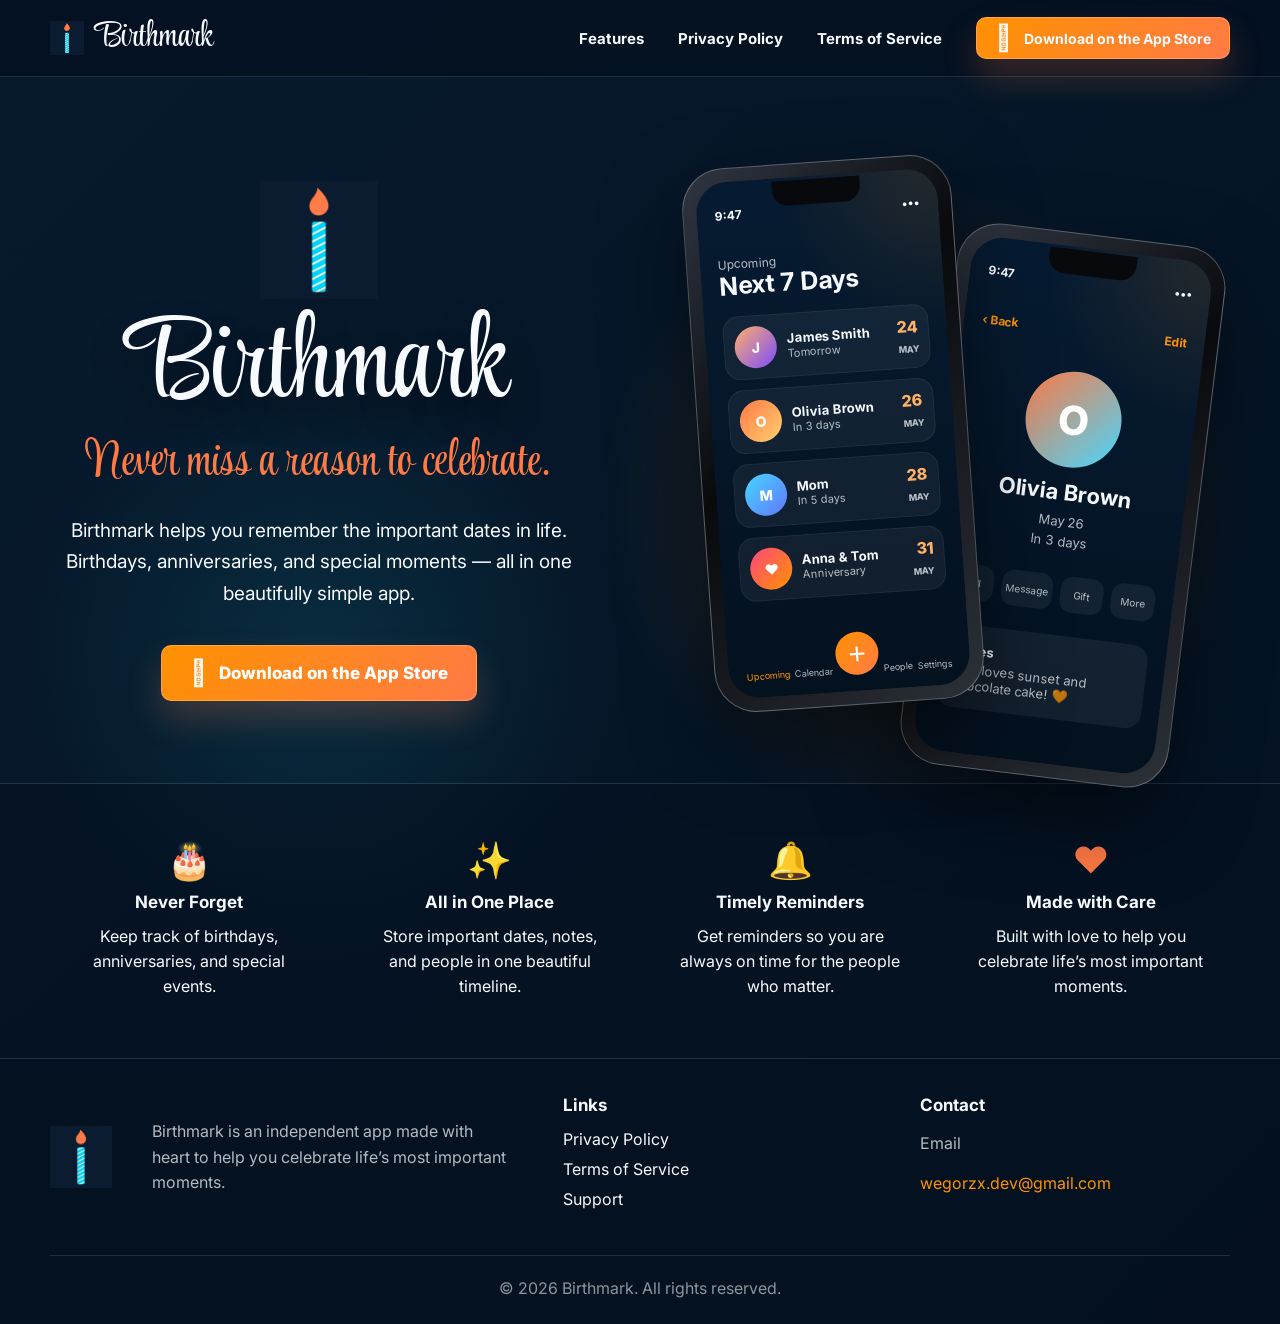
==== index.html @ 15e4f7f4 "Add keywords to mobile application structured data Enrich the JSON-LD schema markup for the Birthmar" ====
<!DOCTYPE html>
<html lang="en">
<head>
    <meta charset="UTF-8">
    <meta name="viewport" content="width=device-width, initial-scale=1.0">

    <title>Birthmark - Never miss a reason to celebrate.</title>
    <meta name="description" content="Birthmark helps you remember birthdays, anniversaries, and special moments in one beautifully simple app.">
    <meta name="keywords" content="birthday reminder, anniversary reminder, birthday app, reminder app, important dates, special moments">
    <meta name="author" content="Birthmark">
    <meta name="robots" content="index, follow">

    <link rel="canonical" href="https://birthmark.app/">

    <meta property="og:type" content="website">
    <meta property="og:site_name" content="Birthmark">
    <meta property="og:title" content="Birthmark - Never miss a reason to celebrate.">
    <meta property="og:description" content="Remember birthdays, anniversaries, and special moments with Birthmark.">
    <meta property="og:url" content="https://birthmark.app/">
    <meta property="og:image" content="https://birthmark.app/assets/logo.png">

    <meta name="twitter:card" content="summary_large_image">
    <meta name="twitter:title" content="Birthmark - Never miss a reason to celebrate.">
    <meta name="twitter:description" content="Remember birthdays, anniversaries, and special moments with Birthmark.">
    <meta name="twitter:image" content="https://birthmark.app/assets/logo.png">

    <meta name="theme-color" content="#ffffff">
    <meta name="apple-mobile-web-app-title" content="Birthmark">

    <link rel="icon" type="image/png" href="/assets/favicon-96x96.png" sizes="96x96" />
    <link rel="icon" type="image/svg+xml" href="/assets/favicon.svg" />
    <link rel="shortcut icon" href="/assets/favicon.ico" />
    <link rel="apple-touch-icon" sizes="180x180" href="/assets/apple-touch-icon.png" />
    <meta name="apple-mobile-web-app-title" content="Birthmark.app" />
    <link rel="manifest" href="/assets/site.webmanifest" />

    <link rel="preconnect" href="https://fonts.googleapis.com">
    <link rel="preconnect" href="https://fonts.gstatic.com" crossorigin>
    <link href="https://fonts.googleapis.com/css2?family=Inter:wght@400;500;600;700;800&family=Style+Script&display=swap" rel="stylesheet">
    <link rel="stylesheet" href="styles.css?v=3.0.0">
    <script src="script.js?v=3.0.0" defer></script>
    <script type="application/ld+json">
        {
            "@context": "https://schema.org",
            "@type": "MobileApplication",
            "name": "Birthmark",
            "url": "https://birthmark.app",
            "applicationCategory": "LifestyleApplication",
            "operatingSystem": "iOS",
            "description": "Birthmark is a birthday reminder app that helps you remember birthdays, anniversaries and special moments.",
            "keywords": "birthday reminder, anniversary tracker, social app, relationships, important dates",
            "offers": {
                "@type": "Offer",
                "price": "0",
                "priceCurrency": "GBP"
            }
        }
    </script>
</head>
<body>
    <header class="site-header">
        <nav class="navigation container" aria-label="Main navigation">
            <a class="brand" href="#top" aria-label="Birthmark home">
                <img rel="preload" class="brand-logo" src="assets/logo.png" alt="Birthmark logo">
                <span class="brand-name">Birthmark</span>
            </a>

            <button class="menu-button" type="button" aria-label="Toggle navigation" aria-expanded="false">
                <span></span>
                <span></span>
                <span></span>
            </button>

            <div class="navigation-links" data-navigation-links>
                <a href="#features">Features</a>
                <a href="privacy_policy.html">Privacy Policy</a>
                <a href="tos.html">Terms of Service</a>
                <a class="app-store-button small" href="#" aria-label="Download Birthmark on the App Store">
                    <span class="apple-icon"></span>
                    <span>Download on the App Store</span>
                </a>
            </div>
        </nav>
    </header>

    <main id="top">
        <section class="hero-section">
            <div class="container hero-content">
                <div class="hero-copy">
                    <img rel="preload" class="hero-logo" src="assets/logo.png" alt="Birthmark logo">
                    <h1>Birthmark</h1>
                    <p class="hero-tagline">Never miss a reason to celebrate.</p>
                    <p class="hero-description">
                        Birthmark helps you remember the important dates in life.
                        Birthdays, anniversaries, and special moments — all in one beautifully simple app.
                    </p>
                    <a class="app-store-button" href="#" aria-label="Download Birthmark on the App Store">
                        <span class="apple-icon"></span>
                        <span>Download on the App Store</span>
                    </a>
                </div>

                <div class="phone-showcase" id="screenshots" aria-label="Birthmark app preview">
                    <div class="phone phone-primary">
                        <div class="phone-top"></div>
                        <div class="phone-screen">
                            <div class="status-row">
                                <span>9:47</span>
                                <span>•••</span>
                            </div>
                            <p class="screen-eyebrow">Upcoming</p>
                            <h2>Next 7 Days</h2>

                            <div class="event-list">
                                <article class="event-card">
                                    <div class="avatar avatar-one">J</div>
                                    <div>
                                        <strong>James Smith</strong>
                                        <span>Tomorrow</span>
                                    </div>
                                    <time>24<br><small>May</small></time>
                                </article>
                                <article class="event-card">
                                    <div class="avatar avatar-two">O</div>
                                    <div>
                                        <strong>Olivia Brown</strong>
                                        <span>In 3 days</span>
                                    </div>
                                    <time>26<br><small>May</small></time>
                                </article>
                                <article class="event-card">
                                    <div class="avatar avatar-three">M</div>
                                    <div>
                                        <strong>Mom</strong>
                                        <span>In 5 days</span>
                                    </div>
                                    <time>28<br><small>May</small></time>
                                </article>
                                <article class="event-card">
                                    <div class="avatar avatar-four">♥</div>
                                    <div>
                                        <strong>Anna &amp; Tom</strong>
                                        <span>Anniversary</span>
                                    </div>
                                    <time>31<br><small>May</small></time>
                                </article>
                            </div>

                            <div class="tab-bar">
                                <span class="active">Upcoming</span>
                                <span>Calendar</span>
                                <button type="button" aria-label="Add event">+</button>
                                <span>People</span>
                                <span>Settings</span>
                            </div>
                        </div>
                    </div>

                    <div class="phone phone-secondary">
                        <div class="phone-top"></div>
                        <div class="phone-screen profile-screen">
                            <div class="status-row">
                                <span>9:47</span>
                                <span>•••</span>
                            </div>
                            <div class="profile-actions">
                                <span>‹ Back</span>
                                <span>Edit</span>
                            </div>
                            <div class="profile-avatar">O</div>
                            <h2>Olivia Brown</h2>
                            <p>May 26</p>
                            <p>In 3 days</p>
                            <div class="quick-actions">
                                <span>Call</span>
                                <span>Message</span>
                                <span>Gift</span>
                                <span>More</span>
                            </div>
                            <div class="notes-card">
                                <strong>Notes</strong>
                                <p>She loves sunset and chocolate cake! 🧡</p>
                            </div>
                        </div>
                    </div>
                </div>
            </div>
        </section>

        <section class="features-section" id="features">
            <div class="container features-grid">
                <article class="feature-card">
                    <div class="feature-icon">🎂</div>
                    <h3>Never Forget</h3>
                    <p>Keep track of birthdays, anniversaries, and special events.</p>
                </article>
                <article class="feature-card">
                    <div class="feature-icon">✨</div>
                    <h3>All in One Place</h3>
                    <p>Store important dates, notes, and people in one beautiful timeline.</p>
                </article>
                <article class="feature-card">
                    <div class="feature-icon">🔔</div>
                    <h3>Timely Reminders</h3>
                    <p>Get reminders so you are always on time for the people who matter.</p>
                </article>
                <article class="feature-card">
                    <div class="feature-icon">❤️</div>
                    <h3>Made with Care</h3>
                    <p>Built with love to help you celebrate life’s most important moments.</p>
                </article>
            </div>
        </section>
    </main>

    <footer class="site-footer">
        <div class="container footer-grid">
            <div class="footer-about">
                <img rel="preload" class="footer-logo" src="assets/logo.png" alt="Birthmark logo">
                <p>Birthmark is an independent app made with heart to help you celebrate life’s most important moments.</p>
            </div>

            <div>
                <h2>Links</h2>
                <a href="privacy_policy.html">Privacy Policy</a>
                <a href="tos.html">Terms of Service</a>
                <a href="mailto:wegorzx.dev@gmail.com">Support</a>
            </div>

            <div>
                <h2>Contact</h2>
                <p>Email</p>
                <a class="accent-link" href="mailto:wegorzx.dev@gmail.com">wegorzx.dev@gmail.com</a>
            </div>
        </div>

        <div class="container copyright">
            <p>© 2026 Birthmark. All rights reserved.</p>
        </div>
    </footer>
</body>
</html>
---- styles.css ----
:root {
    --accent-color: #ff9200;
    --accent-color-bright: #ff7a45;
    --background-color: #071a2e;
    --background-color-deep: #041120;
    --card-color: rgba(255, 255, 255, 0.06);
    --card-color-strong: rgba(255, 255, 255, 0.1);
    --text-color: #f7fbff;
    --muted-text-color: rgba(247, 251, 255, 0.72);
    --border-color: rgba(255, 255, 255, 0.12);
    --shadow-color: rgba(0, 0, 0, 0.35);
    --container-width: 1180px;
}

* {
    box-sizing: border-box;
}

html {
    scroll-behavior: smooth;
}

body {
    margin: 0;
    color: var(--text-color);
    background:
        radial-gradient(circle at 72% 38%, rgba(255, 146, 0, 0.18), transparent 26%),
        radial-gradient(circle at 25% 50%, rgba(27, 206, 235, 0.12), transparent 26%),
        linear-gradient(135deg, var(--background-color), var(--background-color-deep));
    font-family: "Inter", system-ui, -apple-system, BlinkMacSystemFont, "Segoe UI", sans-serif;
}

body.menu-open {
    overflow: hidden;
}

.container {
    width: min(100% - 40px, var(--container-width));
    margin: 0 auto;
}

.site-header {
    position: sticky;
    top: 0;
    z-index: 20;
    background: rgba(4, 17, 32, 0.82);
    border-bottom: 1px solid var(--border-color);
    backdrop-filter: blur(18px);
}

.navigation {
    display: flex;
    align-items: center;
    justify-content: space-between;
    min-height: 76px;
}

.brand {
    display: inline-flex;
    align-items: center;
    gap: 12px;
    color: var(--text-color);
    text-decoration: none;
}

.brand-logo {
    width: 34px;
    height: 34px;
    object-fit: contain;
}

.brand-name {
    font-family: "Style Script", cursive;
    font-size: 36px;
    line-height: 1;
}

.navigation-links {
    display: flex;
    align-items: center;
    gap: 34px;
}

.navigation-links a {
    color: var(--text-color);
    font-size: 15px;
    font-weight: 700;
    text-decoration: none;
    transition: color 180ms ease, opacity 180ms ease;
}

.navigation-links a:hover {
    color: var(--accent-color);
}

.menu-button {
    display: none;
    width: 44px;
    height: 44px;
    padding: 0;
    background: transparent;
    border: 0;
}

.menu-button span {
    display: block;
    width: 24px;
    height: 2px;
    margin: 5px auto;
    background: var(--text-color);
    border-radius: 99px;
}

.hero-section {
    min-height: 700px;
    padding: 84px 0 62px;
    border-bottom: 1px solid var(--border-color);
}

.hero-content {
    display: grid;
    grid-template-columns: 0.95fr 1.05fr;
    align-items: center;
    gap: 48px;
}

.hero-copy {
    text-align: center;
}

.hero-logo {
    width: 118px;
    height: 118px;
    object-fit: contain;
    margin-bottom: 14px;
}

h1 {
    margin: 0;
    font-family: "Style Script", cursive;
    font-size: clamp(74px, 9vw, 120px);
    font-weight: 400;
    line-height: 0.9;
    text-shadow: 0 18px 34px var(--shadow-color);
}

.hero-tagline {
    margin: 18px 0 28px;
    color: var(--accent-color-bright);
    font-family: "Style Script", cursive;
    font-size: clamp(32px, 4vw, 48px);
    line-height: 1;
}

.hero-description {
    width: min(100%, 520px);
    margin: 0 auto 36px;
    color: var(--text-color);
    font-size: 19px;
    line-height: 1.65;
}

.app-store-button {
    display: inline-flex;
    align-items: center;
    justify-content: center;
    gap: 12px;
    min-height: 56px;
    padding: 0 28px;
    color: #ffffff;
    background: linear-gradient(135deg, var(--accent-color), var(--accent-color-bright));
    border: 1px solid rgba(255, 255, 255, 0.22);
    border-radius: 10px;
    box-shadow: 0 18px 34px rgba(255, 122, 69, 0.22);
    font-size: 17px;
    font-weight: 800;
    text-decoration: none;
    transition: transform 180ms ease, box-shadow 180ms ease;
}

.app-store-button:hover {
    transform: translateY(-2px);
    box-shadow: 0 22px 44px rgba(255, 122, 69, 0.3);
}

.app-store-button.small {
    min-height: 42px;
    padding: 0 18px;
    font-size: 14px;
}

.apple-icon {
    font-size: 26px;
    line-height: 1;
}

.phone-showcase {
    position: relative;
    min-height: 560px;
}

.phone {
    position: absolute;
    width: 270px;
    height: 545px;
    padding: 13px;
    background: linear-gradient(135deg, #303642, #080a0d 42%, #2c3138);
    border: 1px solid rgba(255, 255, 255, 0.28);
    border-radius: 42px;
    box-shadow: 0 34px 80px rgba(0, 0, 0, 0.5);
}

.phone-primary {
    left: 62px;
    top: 0;
    transform: rotate(-4deg);
    z-index: 2;
}

.phone-secondary {
    right: 32px;
    top: 72px;
    transform: rotate(7deg);
    z-index: 1;
}

.phone-top {
    position: absolute;
    top: 16px;
    left: 50%;
    width: 88px;
    height: 25px;
    background: #07090d;
    border-radius: 0 0 16px 16px;
    transform: translateX(-50%);
    z-index: 2;
}

.phone-screen {
    position: relative;
    display: flex;
    flex-direction: column;
    height: 100%;
    padding: 26px 18px 16px;
    overflow: hidden;
    background:
        radial-gradient(circle at top right, rgba(255, 146, 0, 0.12), transparent 28%),
        linear-gradient(180deg, #061b32, #04111f);
    border-radius: 32px;
}

.status-row,
.profile-actions {
    display: flex;
    justify-content: space-between;
    font-size: 12px;
    font-weight: 700;
}

.screen-eyebrow {
    margin: 34px 0 2px;
    color: var(--muted-text-color);
    font-size: 12px;
}

.phone-screen h2 {
    margin: 0 0 18px;
    font-size: 25px;
    line-height: 1;
}

.event-list {
    display: grid;
    gap: 10px;
}

.event-card {
    display: grid;
    grid-template-columns: 42px 1fr 36px;
    align-items: center;
    gap: 10px;
    padding: 10px;
    background: rgba(255, 255, 255, 0.055);
    border: 1px solid rgba(255, 255, 255, 0.06);
    border-radius: 16px;
}

.event-card strong,
.event-card span,
.event-card time {
    display: block;
}

.event-card strong {
    font-size: 13px;
}

.event-card span {
    color: var(--muted-text-color);
    font-size: 11px;
}

.event-card time {
    color: #ffb166;
    text-align: right;
    font-size: 16px;
    font-weight: 800;
    text-transform: uppercase;
}

.event-card small {
    color: var(--muted-text-color);
    font-size: 9px;
}

.avatar,
.profile-avatar {
    display: grid;
    place-items: center;
    color: #fff;
    font-weight: 800;
    border-radius: 50%;
}

.avatar {
    width: 42px;
    height: 42px;
    font-size: 14px;
}

.avatar-one { background: linear-gradient(135deg, #ffaf6b, #7b4cff); }
.avatar-two { background: linear-gradient(135deg, #ff7a45, #ffcf70); }
.avatar-three { background: linear-gradient(135deg, #45d7ff, #6177ff); }
.avatar-four { background: linear-gradient(135deg, #ff477e, #ff9200); }

.tab-bar {
    display: grid;
    grid-template-columns: repeat(5, 1fr);
    align-items: end;
    gap: 4px;
    margin-top: auto;
    padding-top: 18px;
    color: var(--muted-text-color);
    font-size: 9px;
    text-align: center;
}

.tab-bar .active {
    color: var(--accent-color);
}

.tab-bar button {
    width: 43px;
    height: 43px;
    margin: 0 auto;
    color: #ffffff;
    background: linear-gradient(135deg, var(--accent-color), var(--accent-color-bright));
    border: 0;
    border-radius: 50%;
    font-size: 30px;
    line-height: 1;
}

.profile-actions {
    margin-top: 34px;
    color: var(--accent-color);
}

.profile-avatar {
    width: 96px;
    height: 96px;
    margin: 34px auto 14px;
    background: linear-gradient(135deg, #ff7a45, #45d7ff);
    font-size: 40px;
}

.profile-screen {
    text-align: center;
}

.profile-screen h2 {
    margin-bottom: 8px;
    font-size: 22px;
}

.profile-screen p {
    margin: 2px 0;
    color: var(--muted-text-color);
    font-size: 13px;
}

.quick-actions {
    display: grid;
    grid-template-columns: repeat(4, 1fr);
    gap: 8px;
    margin: 24px 0;
}

.quick-actions span {
    padding: 12px 4px;
    background: rgba(255, 255, 255, 0.06);
    border-radius: 12px;
    color: var(--muted-text-color);
    font-size: 10px;
}

.notes-card {
    padding: 14px;
    background: rgba(255, 255, 255, 0.06);
    border-radius: 16px;
    text-align: left;
}

.notes-card strong {
    font-size: 13px;
}

.features-section {
    padding: 34px 0 36px;
    background: rgba(4, 17, 32, 0.52);
    border-bottom: 1px solid var(--border-color);
}

.features-grid {
    display: grid;
    grid-template-columns: repeat(4, 1fr);
    gap: 22px;
}

.feature-card {
    padding: 24px 20px;
    text-align: center;
}

.feature-icon {
    margin-bottom: 14px;
    color: var(--accent-color-bright);
    font-size: 36px;
    line-height: 1;
}

.feature-card h3 {
    margin: 0 0 12px;
    font-size: 17px;
}

.feature-card p {
    margin: 0 auto;
    max-width: 230px;
    color: var(--text-color);
    line-height: 1.55;
}

.site-footer {
    padding: 36px 0 22px;
    background: rgba(4, 17, 32, 0.8);
}

.footer-grid {
    display: grid;
    grid-template-columns: 1.5fr 1fr 1fr;
    gap: 48px;
    padding-bottom: 36px;
}

.footer-logo {
    width: 62px;
    height: 62px;
    object-fit: contain;
}

.footer-about {
    display: grid;
    grid-template-columns: 80px 1fr;
    align-items: center;
    gap: 22px;
}

.footer-about p,
.site-footer p {
    color: var(--muted-text-color);
    line-height: 1.6;
}

.site-footer h2 {
    margin: 0 0 14px;
    font-size: 17px;
}

.site-footer a {
    display: block;
    margin: 10px 0;
    color: var(--text-color);
    text-decoration: none;
}

.site-footer a:hover,
.accent-link {
    color: var(--accent-color) !important;
}

.copyright {
    padding-top: 20px;
    border-top: 1px solid var(--border-color);
    text-align: center;
}

.copyright p {
    margin: 0;
    color: rgba(247, 251, 255, 0.56);
}

@media (max-width: 980px) {
    .navigation-links {
        position: fixed;
        inset: 76px 0 auto 0;
        display: none;
        flex-direction: column;
        align-items: stretch;
        gap: 0;
        padding: 16px 20px 24px;
        background: rgba(4, 17, 32, 0.98);
        border-bottom: 1px solid var(--border-color);
    }

    .navigation-links.is-open {
        display: flex;
    }

    .navigation-links a {
        padding: 16px 0;
    }

    .navigation-links .app-store-button {
        margin-top: 10px;
    }

    .menu-button {
        display: block;
    }

    .hero-content {
        grid-template-columns: 1fr;
    }

    .phone-showcase {
        min-height: 560px;
        width: min(100%, 620px);
        margin: 0 auto;
    }

    .features-grid {
        grid-template-columns: repeat(2, 1fr);
    }

    .footer-grid {
        grid-template-columns: 1fr;
        gap: 24px;
    }
}

@media (max-width: 640px) {
    .container {
        width: min(100% - 28px, var(--container-width));
    }

    .brand-name {
        font-size: 30px;
    }

    .hero-section {
        padding-top: 54px;
    }

    .hero-description {
        font-size: 16px;
    }

    .app-store-button {
        width: 100%;
        max-width: 330px;
    }

    .phone-showcase {
        min-height: 500px;
        transform: scale(0.82);
        transform-origin: top center;
        margin-bottom: -90px;
    }

    .phone-primary {
        left: 0;
    }

    .phone-secondary {
        right: 0;
        top: 110px;
    }

    .features-grid {
        grid-template-columns: 1fr;
    }

    .footer-about {
        grid-template-columns: 1fr;
        text-align: center;
    }

    .footer-logo {
        margin: 0 auto;
    }
}
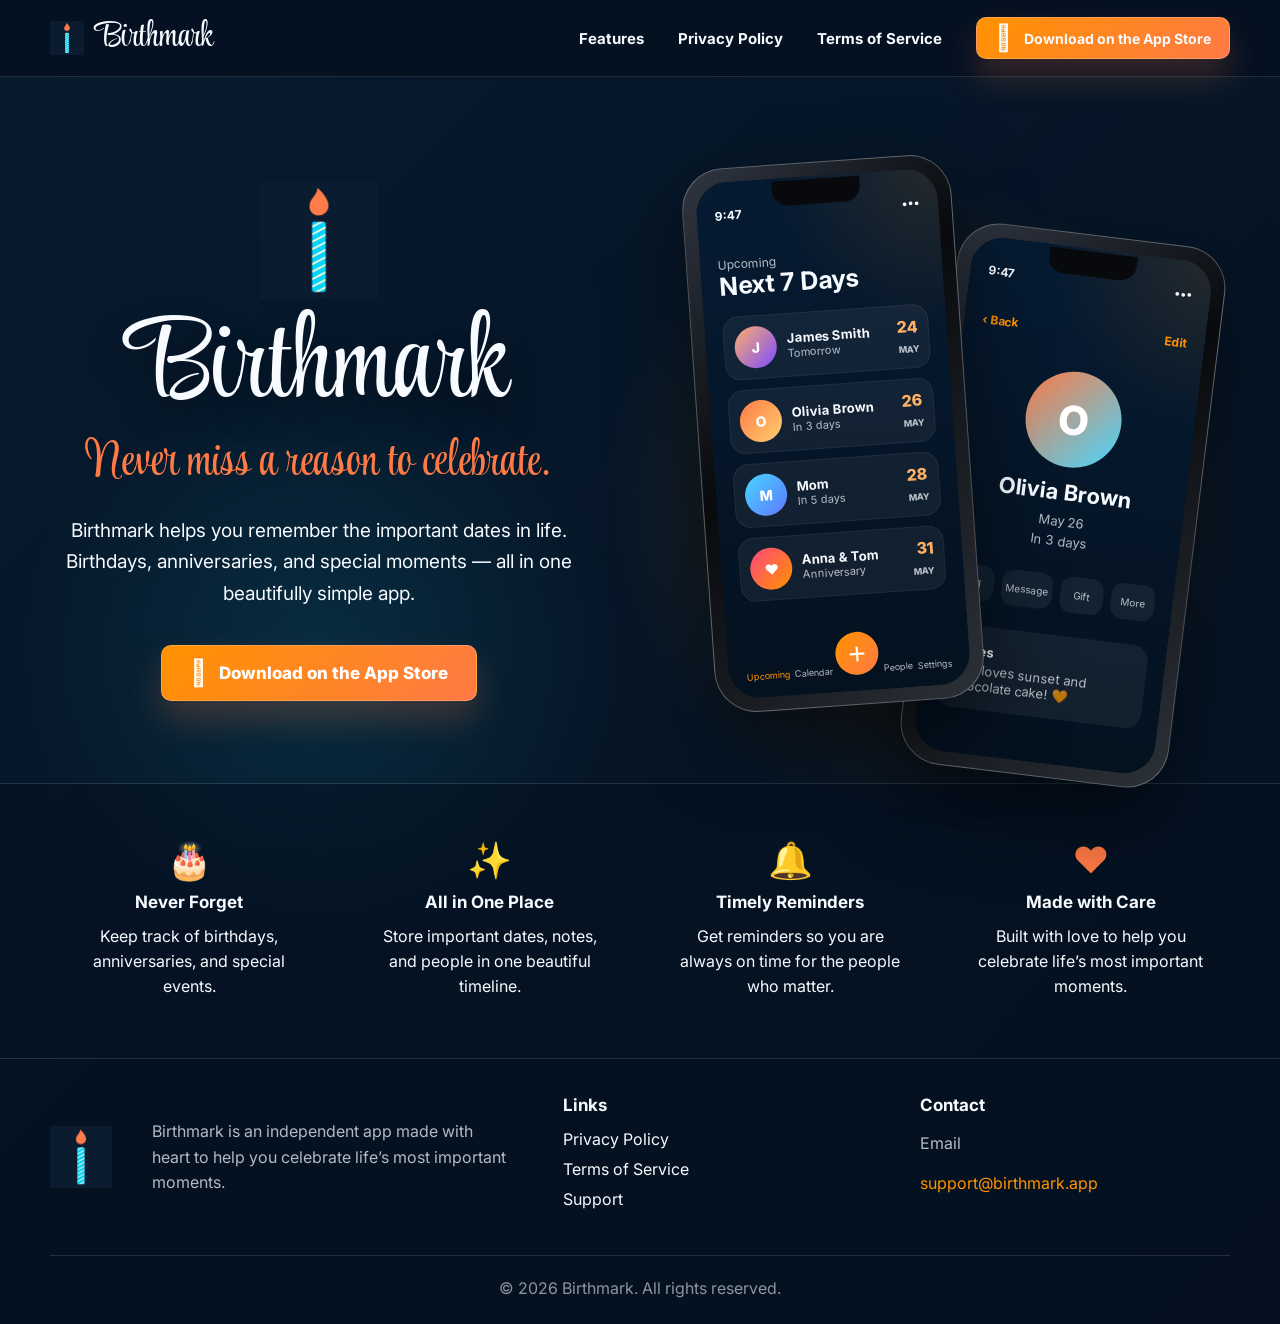
==== commit c4543c71: "Update contact email address Update support and general contact email addresses to the official `sup" ====
--- a/index.html
+++ b/index.html
@@ -17,12 +17,12 @@
     <meta property="og:title" content="Birthmark - Never miss a reason to celebrate.">
     <meta property="og:description" content="Remember birthdays, anniversaries, and special moments with Birthmark.">
     <meta property="og:url" content="https://birthmark.app/">
-    <meta property="og:image" content="https://birthmark.app/assets/logo.png">
+    <meta property="og:image" content="https://birthmark.app/assets/og-logo.png">
 
     <meta name="twitter:card" content="summary_large_image">
     <meta name="twitter:title" content="Birthmark - Never miss a reason to celebrate.">
     <meta name="twitter:description" content="Remember birthdays, anniversaries, and special moments with Birthmark.">
-    <meta name="twitter:image" content="https://birthmark.app/assets/logo.png">
+    <meta name="twitter:image" content="https://birthmark.app/assets/og-logo.png">
 
     <meta name="theme-color" content="#ffffff">
     <meta name="apple-mobile-web-app-title" content="Birthmark">
@@ -54,6 +54,71 @@
                 "price": "0",
                 "priceCurrency": "GBP"
             }
+        }
+    </script>
+    <script type="application/ld+json">
+        {
+            "@context": "https://schema.org",
+            "@type": "WebSite",
+            "name": "Birthmark",
+            "url": "https://birthmark.app",
+            "description": "Birthmark helps you remember birthdays, anniversaries and special moments.",
+            "publisher": {
+                "@type": "Organization",
+                "name": "Birthmark",
+                "url": "https://birthmark.app",
+                "logo": "https://birthmark.app/assets/logo.png"
+            }
+        }
+    </script>
+    <script type="application/ld+json">
+        {
+            "@context": "https://schema.org",
+            "@type": "FAQPage",
+            "mainEntity": [
+                {
+                    "@type": "Question",
+                    "name": "What is Birthmark?",
+                    "acceptedAnswer": {
+                        "@type": "Answer",
+                        "text": "Birthmark is an iOS app that helps you remember birthdays, anniversaries and special moments."
+                    }
+                },
+                {
+                    "@type": "Question",
+                    "name": "Is Birthmark free?",
+                    "acceptedAnswer": {
+                        "@type": "Answer",
+                        "text": "Birthmark is free to download and use."
+                    }
+                },
+                {
+                    "@type": "Question",
+                    "name": "Can I use Birthmark for anniversaries?",
+                    "acceptedAnswer": {
+                        "@type": "Answer",
+                        "text": "Yes. Birthmark can help you track birthdays, anniversaries and other important dates."
+                    }
+                },
+                {
+                    "@type": "Question",
+                    "name": "How can I contact support?",
+                    "acceptedAnswer": {
+                        "@type": "Answer",
+                        "text": "You can contact Birthmark support by email at support@birthmark.app."
+                    }
+                }
+            ]
+        }
+    </script>
+    <script type="application/ld+json">
+        {
+            "@context": "https://schema.org",
+            "@type": "Organization",
+            "name": "Birthmark",
+            "url": "https://birthmark.app",
+            "logo": "https://birthmark.app/assets/logo.png",
+            "email": "support@birthmark.app"
         }
     </script>
 </head>
@@ -224,13 +289,13 @@
                 <h2>Links</h2>
                 <a href="privacy_policy.html">Privacy Policy</a>
                 <a href="tos.html">Terms of Service</a>
-                <a href="mailto:wegorzx.dev@gmail.com">Support</a>
+                <a href="mailto:support@birthmark.app">Support</a>
             </div>
 
             <div>
                 <h2>Contact</h2>
                 <p>Email</p>
-                <a class="accent-link" href="mailto:wegorzx.dev@gmail.com">wegorzx.dev@gmail.com</a>
+                <a class="accent-link" href="mailto:support@birthmark.app">support@birthmark.app</a>
             </div>
         </div>
 
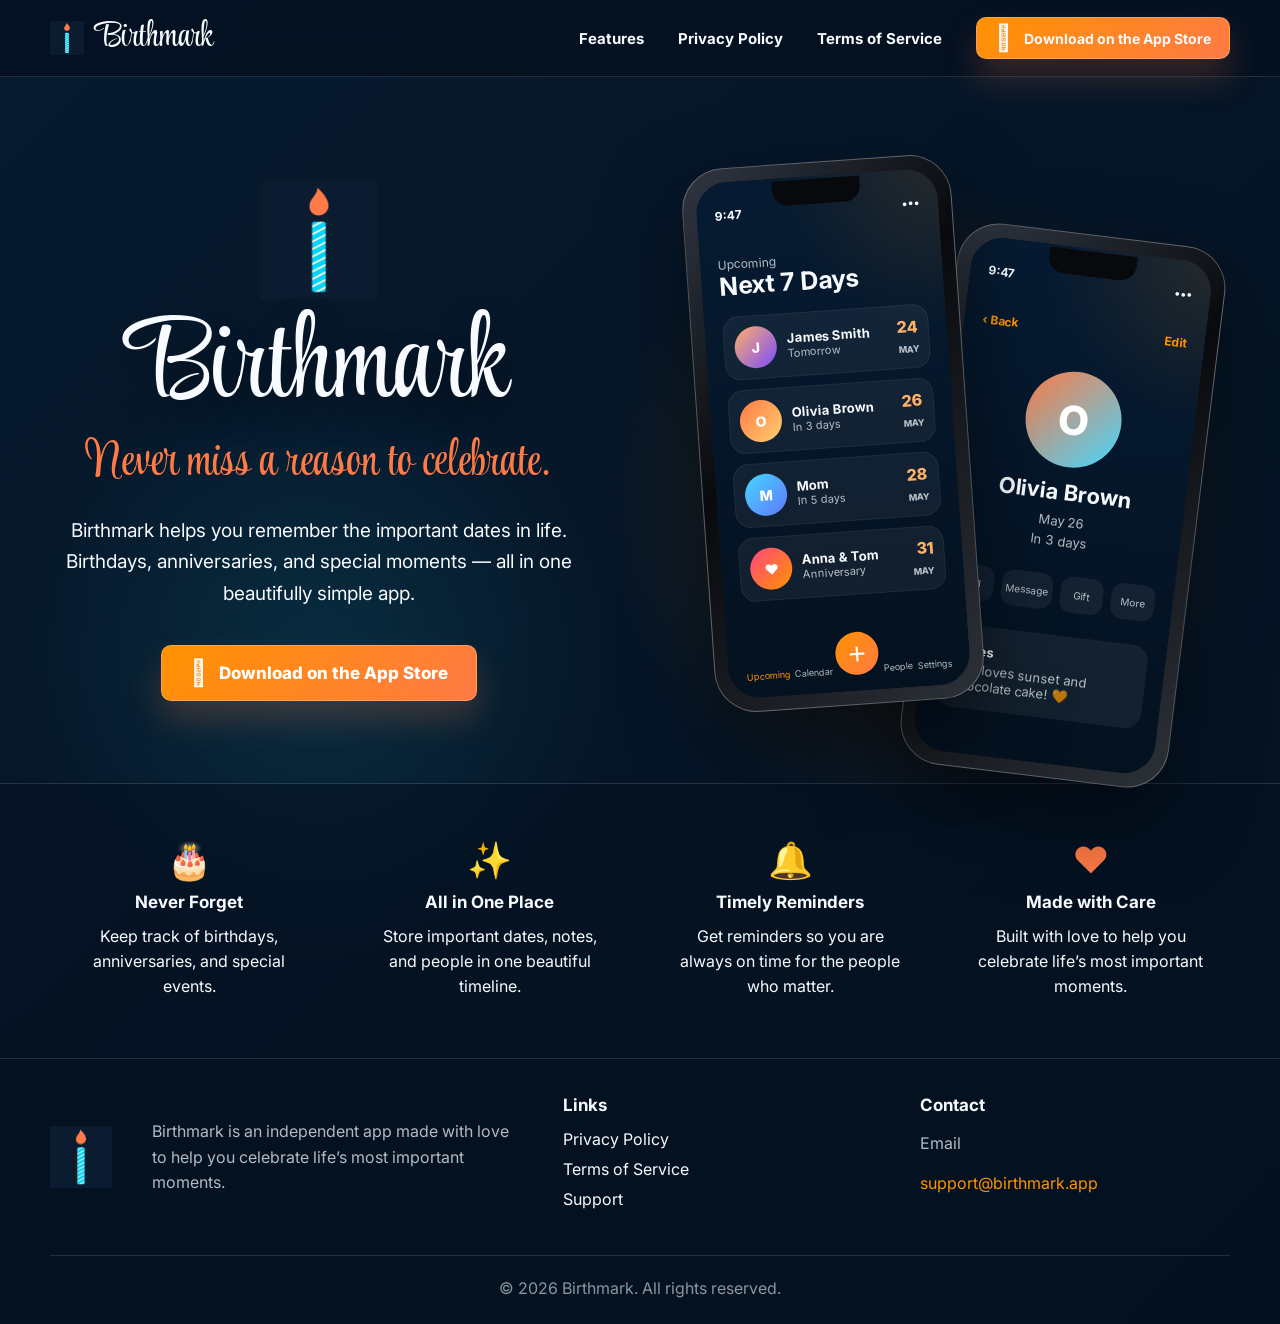
==== commit dec73d5e: "change wording" ====
--- a/index.html
+++ b/index.html
@@ -140,7 +140,7 @@
                 <a href="#features">Features</a>
                 <a href="privacy_policy.html">Privacy Policy</a>
                 <a href="tos.html">Terms of Service</a>
-                <a class="app-store-button small" href="#" aria-label="Download Birthmark on the App Store">
+                <a class="app-store-button small" href="https://apps.apple.com/us/app/birthmark/id6775931580" aria-label="Download Birthmark on the App Store">
                     <span class="apple-icon"></span>
                     <span>Download on the App Store</span>
                 </a>
@@ -159,7 +159,7 @@
                         Birthmark helps you remember the important dates in life.
                         Birthdays, anniversaries, and special moments — all in one beautifully simple app.
                     </p>
-                    <a class="app-store-button" href="#" aria-label="Download Birthmark on the App Store">
+                    <a class="app-store-button" href="https://apps.apple.com/us/app/birthmark/id6775931580" aria-label="Download Birthmark on the App Store">
                         <span class="apple-icon"></span>
                         <span>Download on the App Store</span>
                     </a>
@@ -282,7 +282,7 @@
         <div class="container footer-grid">
             <div class="footer-about">
                 <img rel="preload" class="footer-logo" src="assets/logo.png" alt="Birthmark logo">
-                <p>Birthmark is an independent app made with heart to help you celebrate life’s most important moments.</p>
+                <p>Birthmark is an independent app made with love to help you celebrate life’s most important moments.</p>
             </div>
 
             <div>
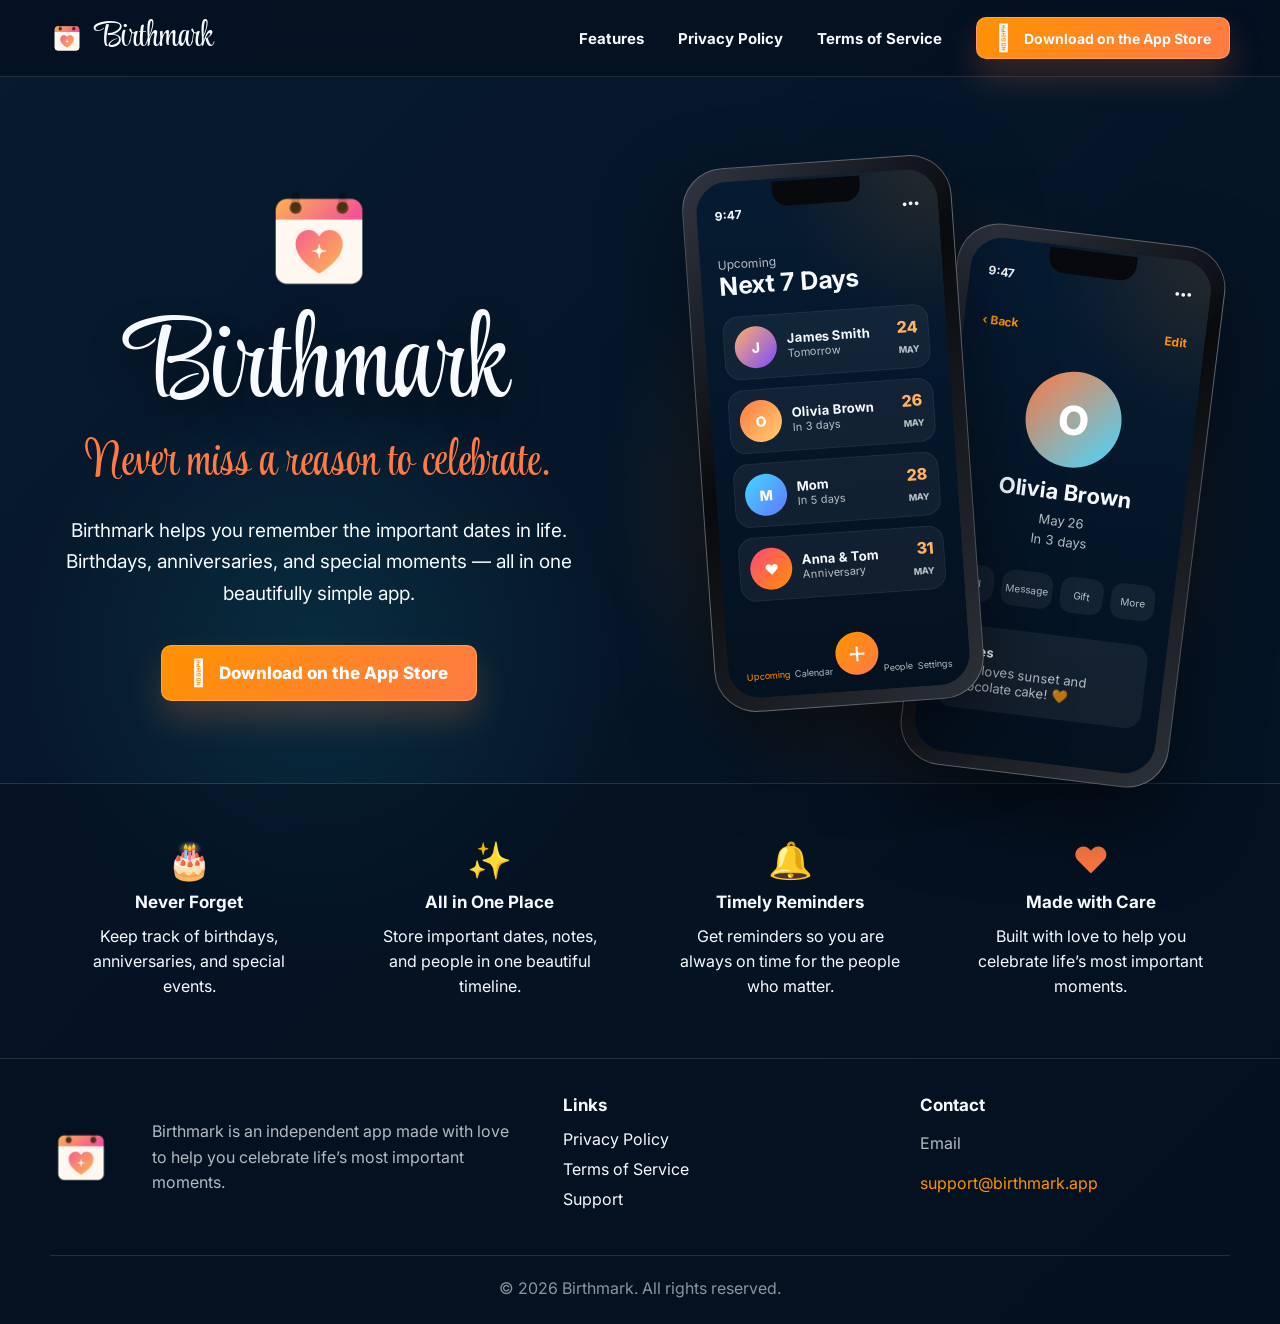
==== commit b9c3ff6e: "update logo and add polish index page" ====
--- a/index.html
+++ b/index.html
@@ -17,12 +17,12 @@
     <meta property="og:title" content="Birthmark - Never miss a reason to celebrate.">
     <meta property="og:description" content="Remember birthdays, anniversaries, and special moments with Birthmark.">
     <meta property="og:url" content="https://birthmark.app/">
-    <meta property="og:image" content="https://birthmark.app/assets/og-logo.png">
+    <meta property="og:image" content="https://birthmark.app/assets/og-logo-en.png">
 
     <meta name="twitter:card" content="summary_large_image">
     <meta name="twitter:title" content="Birthmark - Never miss a reason to celebrate.">
     <meta name="twitter:description" content="Remember birthdays, anniversaries, and special moments with Birthmark.">
-    <meta name="twitter:image" content="https://birthmark.app/assets/og-logo.png">
+    <meta name="twitter:image" content="https://birthmark.app/assets/og-logo-en.png">
 
     <meta name="theme-color" content="#ffffff">
     <meta name="apple-mobile-web-app-title" content="Birthmark">
@@ -38,6 +38,10 @@
     <link rel="preconnect" href="https://fonts.gstatic.com" crossorigin>
     <link href="https://fonts.googleapis.com/css2?family=Inter:wght@400;500;600;700;800&family=Style+Script&display=swap" rel="stylesheet">
     <link rel="stylesheet" href="styles.css?v=3.0.0">
+
+    <link rel="alternate" hreflang="en" href="https://birthmark.app/">
+    <link rel="alternate" hreflang="pl" href="https://birthmark.app/pl/">
+    <link rel="alternate" hreflang="x-default" href="https://birthmark.app/">
     <script src="script.js?v=3.0.0" defer></script>
     <script type="application/ld+json">
         {
